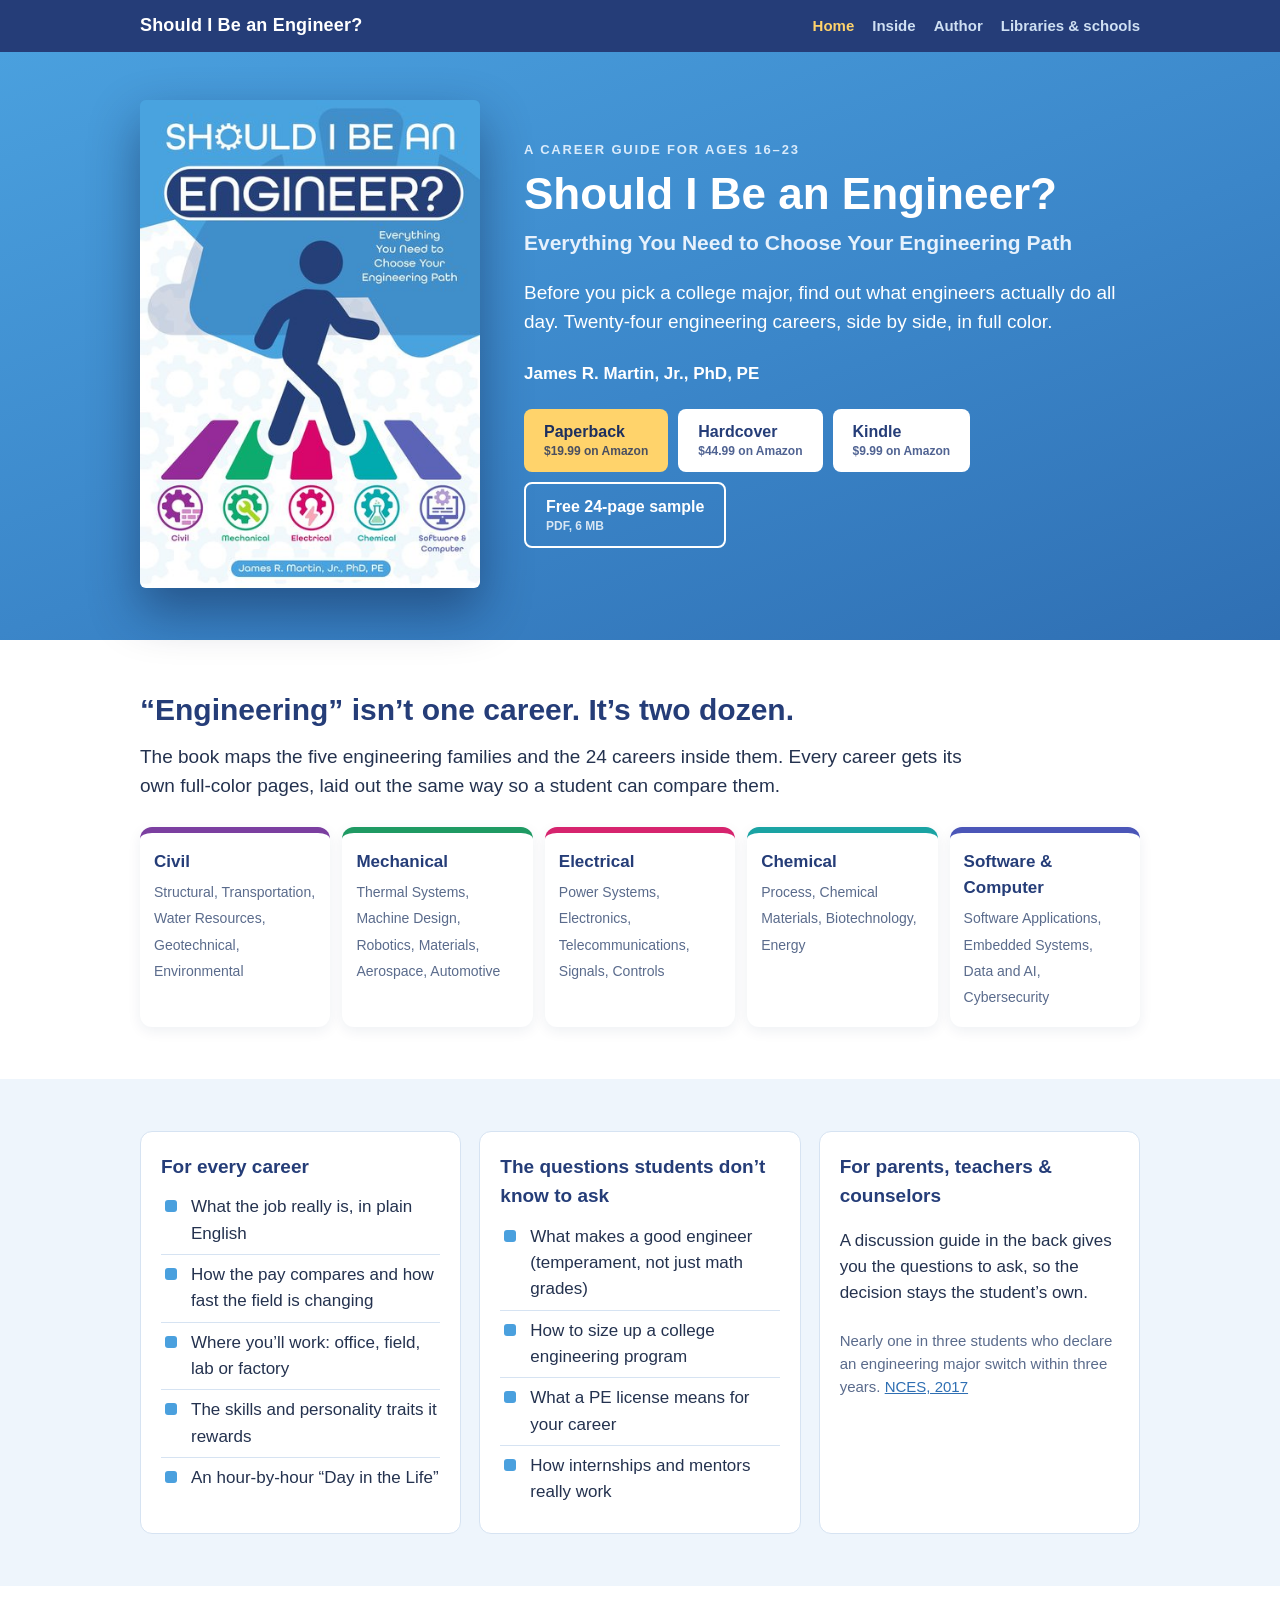
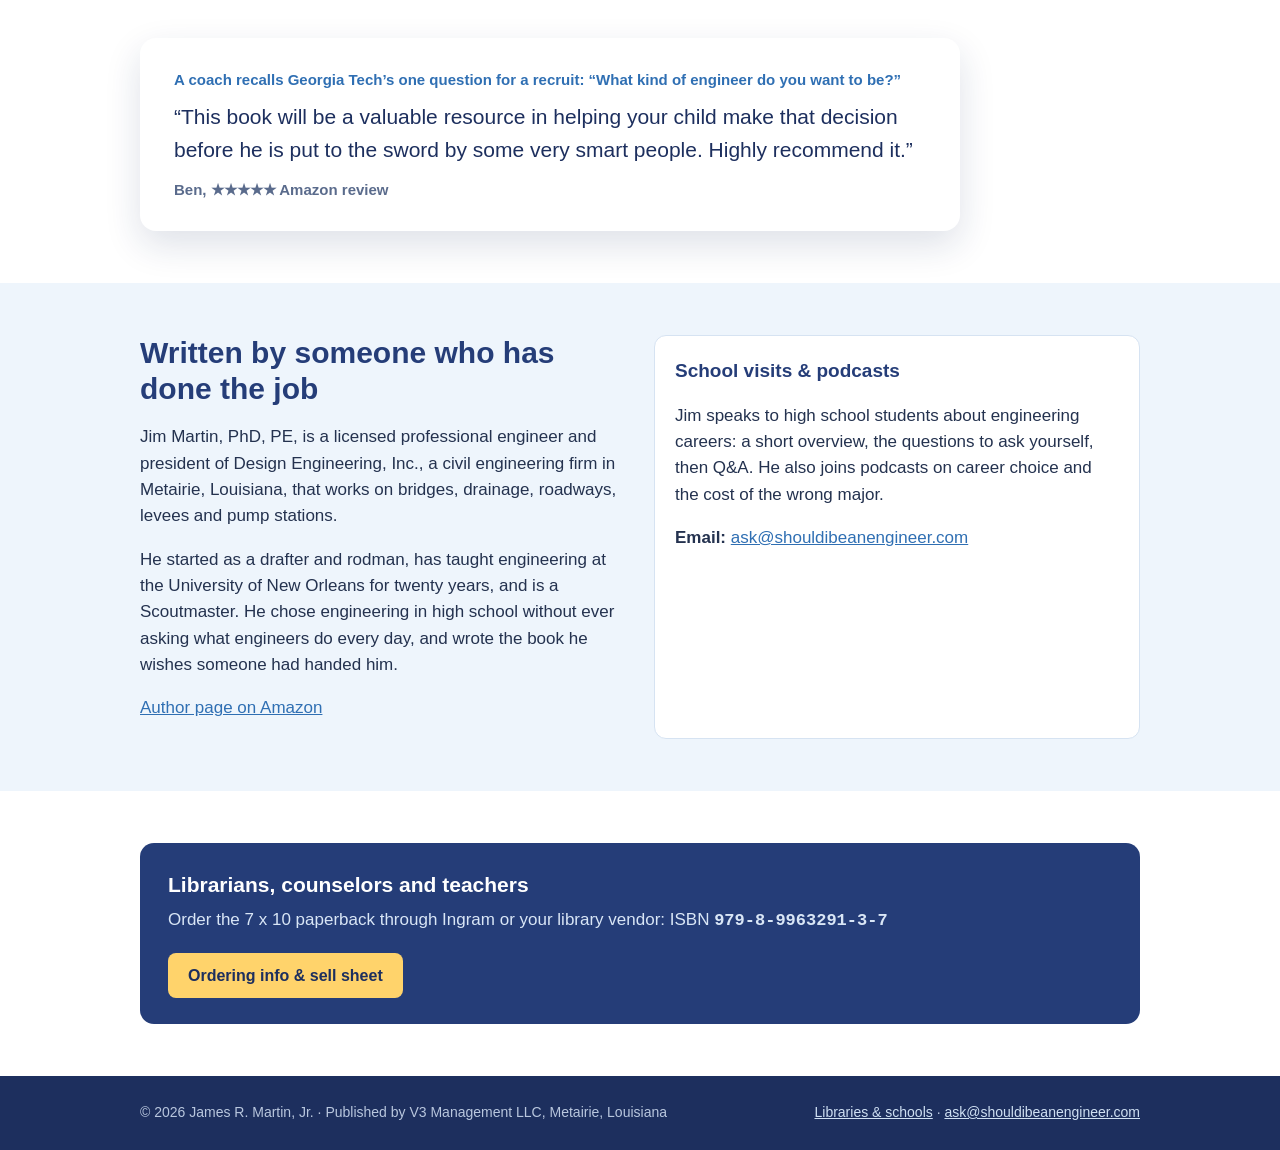
==== index.html @ 83a39d3c "Add files via upload" ====
<!DOCTYPE html>
<html lang="en">
<head>
<meta charset="utf-8">
<meta name="viewport" content="width=device-width, initial-scale=1">
<title>Should I Be an Engineer? | A career guide to 24 engineering paths</title>
<meta name="description" content="Before you pick a college major, find out what engineers actually do all day. A full-color guide to 24 engineering careers for students 16 to 23, by James R. Martin, Jr., PhD, PE.">
<link rel="canonical" href="https://shouldibeanengineer.com/">
<meta property="og:type" content="book">
<meta property="og:title" content="Should I Be an Engineer?">
<meta property="og:description" content="A full-color guide to 24 engineering careers for students 16 to 23, written by a practicing engineer and 20-year engineering instructor.">
<meta property="og:image" content="https://shouldibeanengineer.com/assets/cover-800.jpg">
<meta property="og:url" content="https://shouldibeanengineer.com/">
<meta name="twitter:card" content="summary_large_image">
<link rel="icon" href="assets/favicon.svg" type="image/svg+xml">
<link rel="stylesheet" href="assets/site.css">
</head>
<body>
<header class="top"><div class="wrap">
  <a class="brand" href="./">Should I Be an Engineer?</a>
  <nav><a href="./" aria-current="page">Home</a><a href="#inside">Inside</a><a href="#author">Author</a><a href="libraries/">Libraries &amp; schools</a></nav>
</div></header>

<div class="hero"><div class="wrap">
  <img class="cover" src="assets/cover-800.jpg" srcset="assets/cover-400.jpg 400w, assets/cover-800.jpg 800w" sizes="(max-width:820px) 250px, 340px" width="800" height="1149" alt="Cover of Should I Be an Engineer? Everything You Need to Choose Your Engineering Path">
  <div>
    <p class="eyebrow">A career guide for ages 16&ndash;23</p>
    <h1>Should I Be an Engineer?</h1>
    <p class="sub">Everything You Need to Choose Your Engineering Path</p>
    <p class="lede">Before you pick a college major, find out what engineers actually do all day. Twenty-four engineering careers, side by side, in full color.</p>
    <p class="by">James R. Martin, Jr., PhD, PE</p>
    <div class="btns">
      <a class="btn primary" href="https://www.amazon.com/dp/B0HNCYPH86">Paperback<small>$19.99 on Amazon</small></a>
      <a class="btn light" href="https://www.amazon.com/dp/B0HP81WN91">Hardcover<small>$44.99 on Amazon</small></a>
      <a class="btn light" href="https://www.amazon.com/dp/B0HN1Z73CZ">Kindle<small>$9.99 on Amazon</small></a>
      <a class="btn ghost" href="files/Should-I-Be-an-Engineer-24-page-sample.pdf">Free 24-page sample<small>PDF, 6 MB</small></a>
    </div>
  </div>
</div></div>

<section id="inside"><div class="wrap">
  <h2>&ldquo;Engineering&rdquo; isn&rsquo;t one career. It&rsquo;s two dozen.</h2>
  <p class="lead">The book maps the five engineering families and the 24 careers inside them. Every career gets its own full-color pages, laid out the same way so a student can compare them.</p>
  <div class="grid5">
    <div class="fam c1"><b>Civil</b><span>Structural, Transportation, Water Resources, Geotechnical, Environmental</span></div>
    <div class="fam c2"><b>Mechanical</b><span>Thermal Systems, Machine Design, Robotics, Materials, Aerospace, Automotive</span></div>
    <div class="fam c3"><b>Electrical</b><span>Power Systems, Electronics, Telecommunications, Signals, Controls</span></div>
    <div class="fam c4"><b>Chemical</b><span>Process, Chemical Materials, Biotechnology, Energy</span></div>
    <div class="fam c5"><b>Software &amp; Computer</b><span>Software Applications, Embedded Systems, Data and AI, Cybersecurity</span></div>
  </div>
</div></section>

<section class="alt"><div class="wrap grid3">
  <div class="card">
    <h3>For every career</h3>
    <ul class="ticks">
      <li>What the job really is, in plain English</li>
      <li>How the pay compares and how fast the field is changing</li>
      <li>Where you&rsquo;ll work: office, field, lab or factory</li>
      <li>The skills and personality traits it rewards</li>
      <li>An hour-by-hour &ldquo;Day in the Life&rdquo;</li>
    </ul>
  </div>
  <div class="card">
    <h3>The questions students don&rsquo;t know to ask</h3>
    <ul class="ticks">
      <li>What makes a good engineer (temperament, not just math grades)</li>
      <li>How to size up a college engineering program</li>
      <li>What a PE license means for your career</li>
      <li>How internships and mentors really work</li>
    </ul>
  </div>
  <div class="card">
    <h3>For parents, teachers &amp; counselors</h3>
    <p>A discussion guide in the back gives you the questions to ask, so the decision stays the student&rsquo;s own.</p>
    <p class="stat">Nearly one in three students who declare an engineering major switch within three years. <a href="https://nces.ed.gov/pubs2018/2018434/">NCES, 2017</a></p>
  </div>
</div></section>

<section><div class="wrap">
  <div class="quote">
    <div class="ctx">A coach recalls Georgia Tech&rsquo;s one question for a recruit: &ldquo;What kind of engineer do you want to be?&rdquo;</div>
    <p>&ldquo;This book will be a valuable resource in helping your child make that decision before he is put to the sword by some very smart people. Highly recommend it.&rdquo;</p>
    <div class="who">Ben, &#9733;&#9733;&#9733;&#9733;&#9733; Amazon review</div>
  </div>
</div></section>

<section class="alt" id="author"><div class="wrap author">
  <div>
    <h2>Written by someone who has done the job</h2>
    <p>Jim Martin, PhD, PE, is a licensed professional engineer and president of Design Engineering, Inc., a civil engineering firm in Metairie, Louisiana, that works on bridges, drainage, roadways, levees and pump stations.</p>
    <p>He started as a drafter and rodman, has taught engineering at the University of New Orleans for twenty years, and is a Scoutmaster. He chose engineering in high school without ever asking what engineers do every day, and wrote the book he wishes someone had handed him.</p>
    <p><a href="https://www.amazon.com/author/jimmartinpe">Author page on Amazon</a></p>
  </div>
  <div class="card">
    <h3>School visits &amp; podcasts</h3>
    <p>Jim speaks to high school students about engineering careers: a short overview, the questions to ask yourself, then Q&amp;A. He also joins podcasts on career choice and the cost of the wrong major.</p>
    <p><b>Email:</b> <a href="mailto:ask@shouldibeanengineer.com">ask@shouldibeanengineer.com</a></p>
  </div>
</div></section>

<section><div class="wrap">
  <div class="callout">
    <div><h3>Librarians, counselors and teachers</h3><p>Order the 7 x 10 paperback through Ingram or your library vendor: ISBN <span class="isbn">979-8-9963291-3-7</span></p></div>
    <a class="btn primary" href="libraries/">Ordering info &amp; sell sheet</a>
  </div>
</div></section>

<footer><div class="wrap">
  <span>&copy; 2026 James R. Martin, Jr. &middot; Published by V3 Management LLC, Metairie, Louisiana</span>
  <span><a href="libraries/">Libraries &amp; schools</a> &middot; <a href="mailto:ask@shouldibeanengineer.com">ask@shouldibeanengineer.com</a></span>
</div></footer>
</body>
</html>
---- assets/site.css ----
:root{--navy:#253d78;--ink:#1d2f5e;--blue:#2f6fb3;--sky:#4aa0de;--pale:#eef5fc;--gold:#ffd36b;--line:#d6e3f2;--text:#24324f;--muted:#5a6b8c}
*{box-sizing:border-box}
html{-webkit-text-size-adjust:100%}
body{margin:0;font-family:Arial,Helvetica,sans-serif;color:var(--text);font-size:17px;line-height:1.55;background:#fff}
a{color:var(--blue)}
img{max-width:100%;height:auto;display:block}
.wrap{max-width:1040px;margin:0 auto;padding:0 20px}
header.top{background:var(--navy);color:#fff}
header.top .wrap{display:flex;align-items:center;justify-content:space-between;gap:12px;padding-top:12px;padding-bottom:12px;flex-wrap:wrap}
.brand{color:#fff;text-decoration:none;font-weight:700;font-size:18px;letter-spacing:.01em}
nav a{color:#cfe0f3;text-decoration:none;font-size:15px;margin-left:18px;font-weight:600}
nav a:hover,nav a[aria-current=page]{color:var(--gold)}
.hero{background:linear-gradient(160deg,#4aa0de 0%,#3b86c9 55%,#2f6fb3 100%);color:#fff}
.hero .wrap{display:grid;grid-template-columns:minmax(220px,340px) 1fr;gap:44px;align-items:center;padding-top:48px;padding-bottom:52px}
.hero img.cover{border-radius:6px;box-shadow:0 22px 50px rgba(10,25,60,.45)}
.eyebrow{font-size:13px;font-weight:700;letter-spacing:.14em;text-transform:uppercase;color:#d9ebfb;margin:0 0 10px}
h1{font-size:44px;line-height:1.08;margin:0 0 10px}
.sub{font-size:21px;font-weight:600;color:#e6f1fc;margin:0 0 18px}
.lede{font-size:19px;margin:0 0 24px;max-width:36em}
.by{font-weight:700;margin:0 0 22px;color:#fff}
.btns{display:flex;flex-wrap:wrap;gap:10px}
.btn{display:inline-block;text-decoration:none;font-weight:700;font-size:16px;padding:13px 20px;border-radius:8px;line-height:1.2}
.btn.primary{background:var(--gold);color:var(--ink)}
.btn.light{background:#fff;color:var(--navy)}
.btn.ghost{background:transparent;color:#fff;border:2px solid #fff}
.btn.navy{background:var(--navy);color:#fff}
.btn small{display:block;font-weight:600;font-size:12px;opacity:.8;margin-top:3px}
section{padding:52px 0}
section.alt{background:var(--pale)}
h2{font-size:30px;color:var(--navy);margin:0 0 14px;line-height:1.2}
h3{font-size:19px;color:var(--navy);margin:0 0 6px}
.lead{font-size:19px;max-width:44em;margin:0 0 26px}
.grid3{display:grid;grid-template-columns:repeat(3,1fr);gap:18px}
.grid5{display:grid;grid-template-columns:repeat(5,1fr);gap:12px}
.card{background:#fff;border:1px solid var(--line);border-radius:12px;padding:20px}
.fam{background:#fff;border-radius:12px;padding:16px 14px;border-top:6px solid var(--blue);box-shadow:0 4px 14px rgba(20,45,90,.07)}
.fam b{display:block;color:var(--navy);font-size:17px;margin-bottom:4px}
.fam span{font-size:14px;color:var(--muted)}
.fam.c1{border-color:#7b3fa0}.fam.c2{border-color:#1f9a63}.fam.c3{border-color:#d6246e}.fam.c4{border-color:#1aa3a3}.fam.c5{border-color:#4b56b8}
ul.ticks{list-style:none;padding:0;margin:0}
ul.ticks li{padding:7px 0 7px 30px;position:relative;border-bottom:1px solid var(--line)}
ul.ticks li:last-child{border-bottom:0}
ul.ticks li:before{content:"";position:absolute;left:4px;top:13px;width:12px;height:12px;border-radius:3px;background:var(--sky)}
.quote{background:#fff;border-radius:16px;box-shadow:0 14px 36px rgba(20,45,90,.14);padding:30px 34px;position:relative;max-width:820px}
.quote p{font-size:21px;margin:0 0 12px;color:var(--ink)}
.quote .who{font-size:15px;color:var(--muted);font-weight:700}
.quote .ctx{font-size:15px;color:var(--blue);font-weight:700;margin-bottom:10px}
.author{display:grid;grid-template-columns:1fr 1fr;gap:28px}
.stat{font-size:15px;color:var(--muted);margin-top:22px}
.callout{background:var(--navy);color:#fff;border-radius:14px;padding:26px 28px;display:flex;justify-content:space-between;align-items:center;gap:18px;flex-wrap:wrap}
.callout h3{color:#fff;font-size:21px}
.callout p{margin:0;color:#d9e6f6}
table.order{width:100%;border-collapse:collapse;background:#fff;border:2px solid var(--navy);border-radius:10px;overflow:hidden;font-size:16px}
table.order th{background:var(--navy);color:#fff;text-align:left;padding:10px 14px;font-size:14px}
table.order td{padding:11px 14px;border-top:1px solid var(--line);vertical-align:top}
table.order tr.lib td{background:#eaf4ee;font-weight:700}
.tablewrap{overflow-x:auto;-webkit-overflow-scrolling:touch}
.facts{display:grid;grid-template-columns:repeat(4,1fr);gap:12px;margin:0 0 28px}
.facts div{background:#fff;border:1px solid var(--line);border-radius:10px;padding:12px 14px}
.facts b{display:block;font-size:13px;color:var(--muted);text-transform:uppercase;letter-spacing:.06em}
.isbn{font-family:"Courier New",monospace;font-weight:700;white-space:nowrap}
footer{background:var(--ink);color:#b9c7de;font-size:14px;padding:26px 0}
footer a{color:#cfe0f3}
footer .wrap{display:flex;justify-content:space-between;gap:12px;flex-wrap:wrap}
@media (max-width:820px){
 .hero .wrap{grid-template-columns:1fr;gap:26px;padding-top:30px;padding-bottom:36px;text-align:center}
 .hero img.cover{max-width:250px;margin:0 auto}
 .btns{justify-content:center}
 .lede{margin-left:auto;margin-right:auto}
 h1{font-size:34px}
 .sub{font-size:18px}
 .grid3,.author{grid-template-columns:1fr}
 .grid5{grid-template-columns:1fr 1fr}
 .facts{grid-template-columns:1fr 1fr}
 section{padding:38px 0}
 h2{font-size:25px}
 nav a{margin-left:12px}
 .btn{flex:1 1 140px;text-align:center}
}
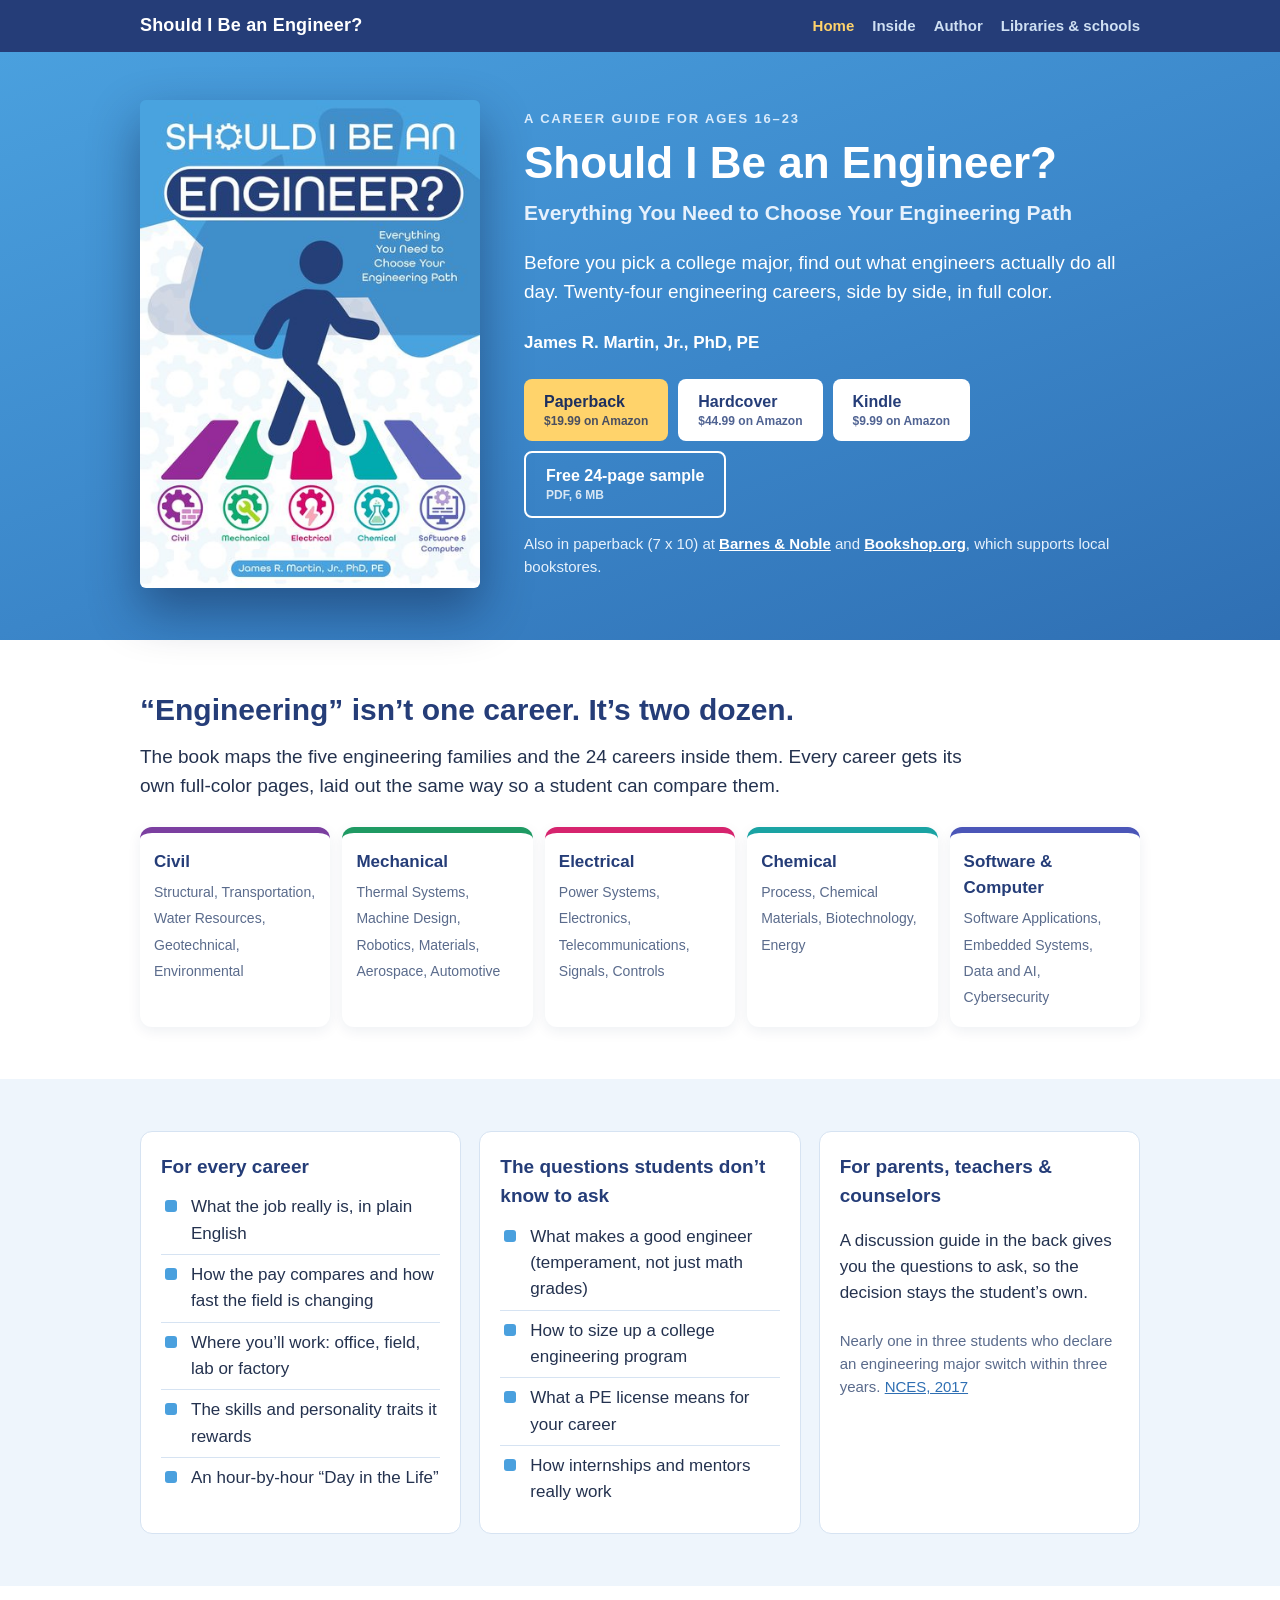
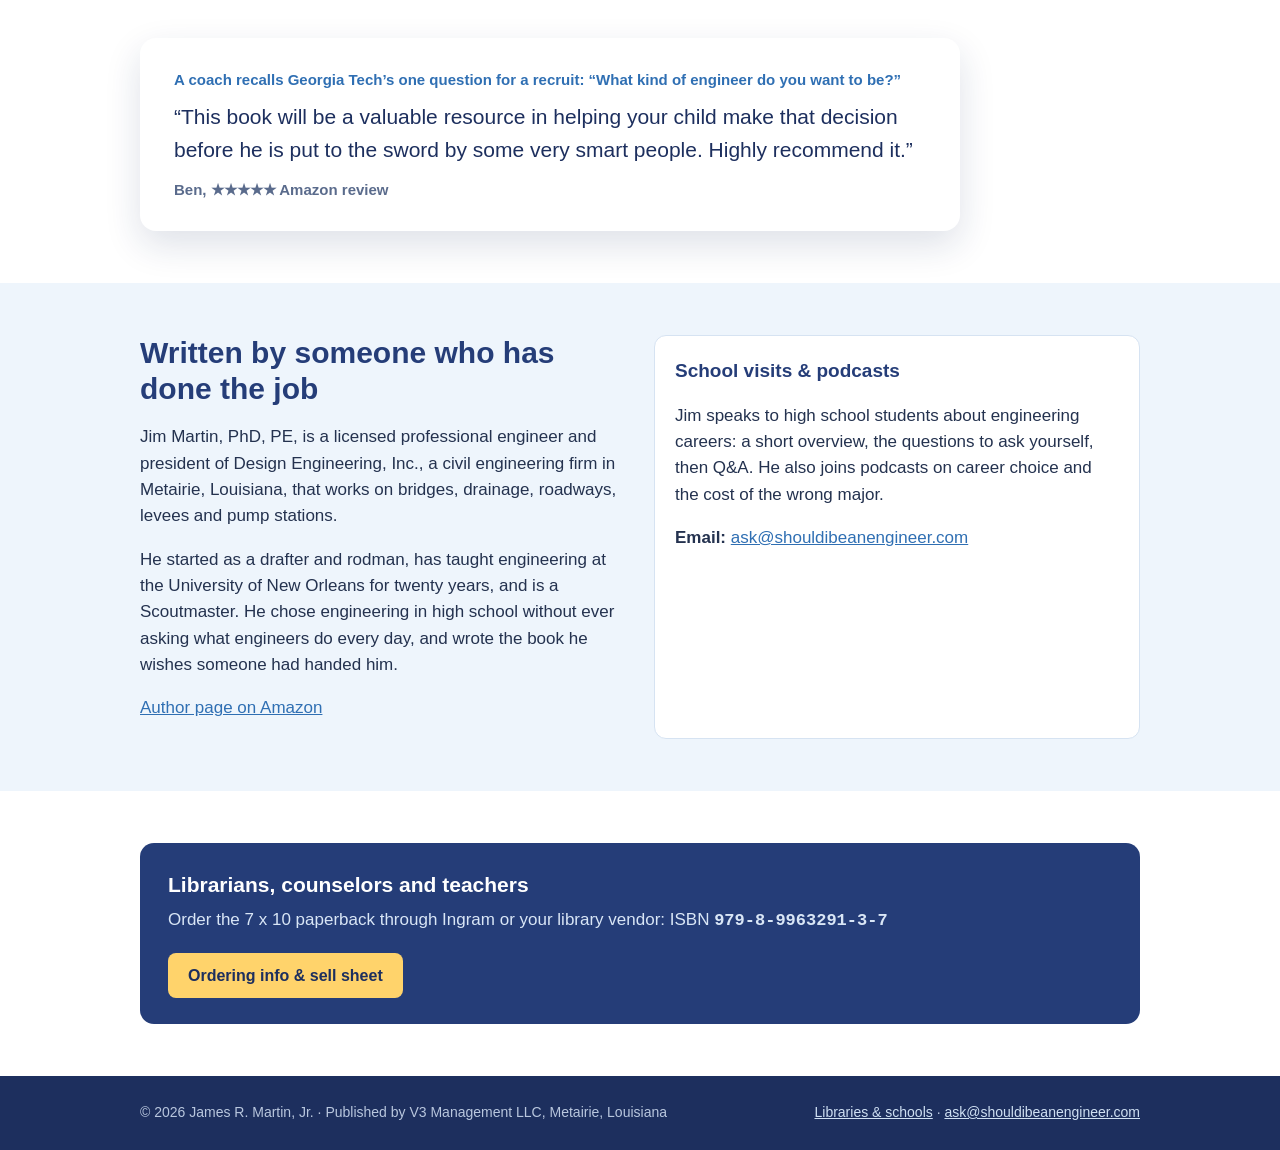
==== commit 6344a9f5: "Add files via upload" ====
--- a/index.html
+++ b/index.html
@@ -30,11 +30,12 @@
     <p class="lede">Before you pick a college major, find out what engineers actually do all day. Twenty-four engineering careers, side by side, in full color.</p>
     <p class="by">James R. Martin, Jr., PhD, PE</p>
     <div class="btns">
-      <a class="btn primary" href="https://www.amazon.com/dp/B0HNCYPH86">Paperback<small>$19.99 on Amazon</small></a>
+      <a class="btn primary" href="https://www.amazon.com/dp/B0HNCYPH86?maas=maas_adg_2F11434BF871C1293D7E19075EAA9D1B_afap_abs&amp;ref_=aa_maas&amp;tag=maas">Paperback<small>$19.99 on Amazon</small></a>
       <a class="btn light" href="https://www.amazon.com/dp/B0HP81WN91">Hardcover<small>$44.99 on Amazon</small></a>
       <a class="btn light" href="https://www.amazon.com/dp/B0HN1Z73CZ">Kindle<small>$9.99 on Amazon</small></a>
       <a class="btn ghost" href="files/Should-I-Be-an-Engineer-24-page-sample.pdf">Free 24-page sample<small>PDF, 6 MB</small></a>
     </div>
+    <p style="margin:14px 0 0;font-size:15px;color:#e6f1fc">Also in paperback (7 x 10) at <a style="color:#fff;font-weight:700" href="https://www.barnesandnoble.com/w/should-i-be-an-engineer-james-r-martin/1151825262?ean=9798996329137">Barnes &amp; Noble</a> and <a style="color:#fff;font-weight:700" href="https://bookshop.org/book/9798996329137">Bookshop.org</a>, which supports local bookstores.</p>
   </div>
 </div></div>
 
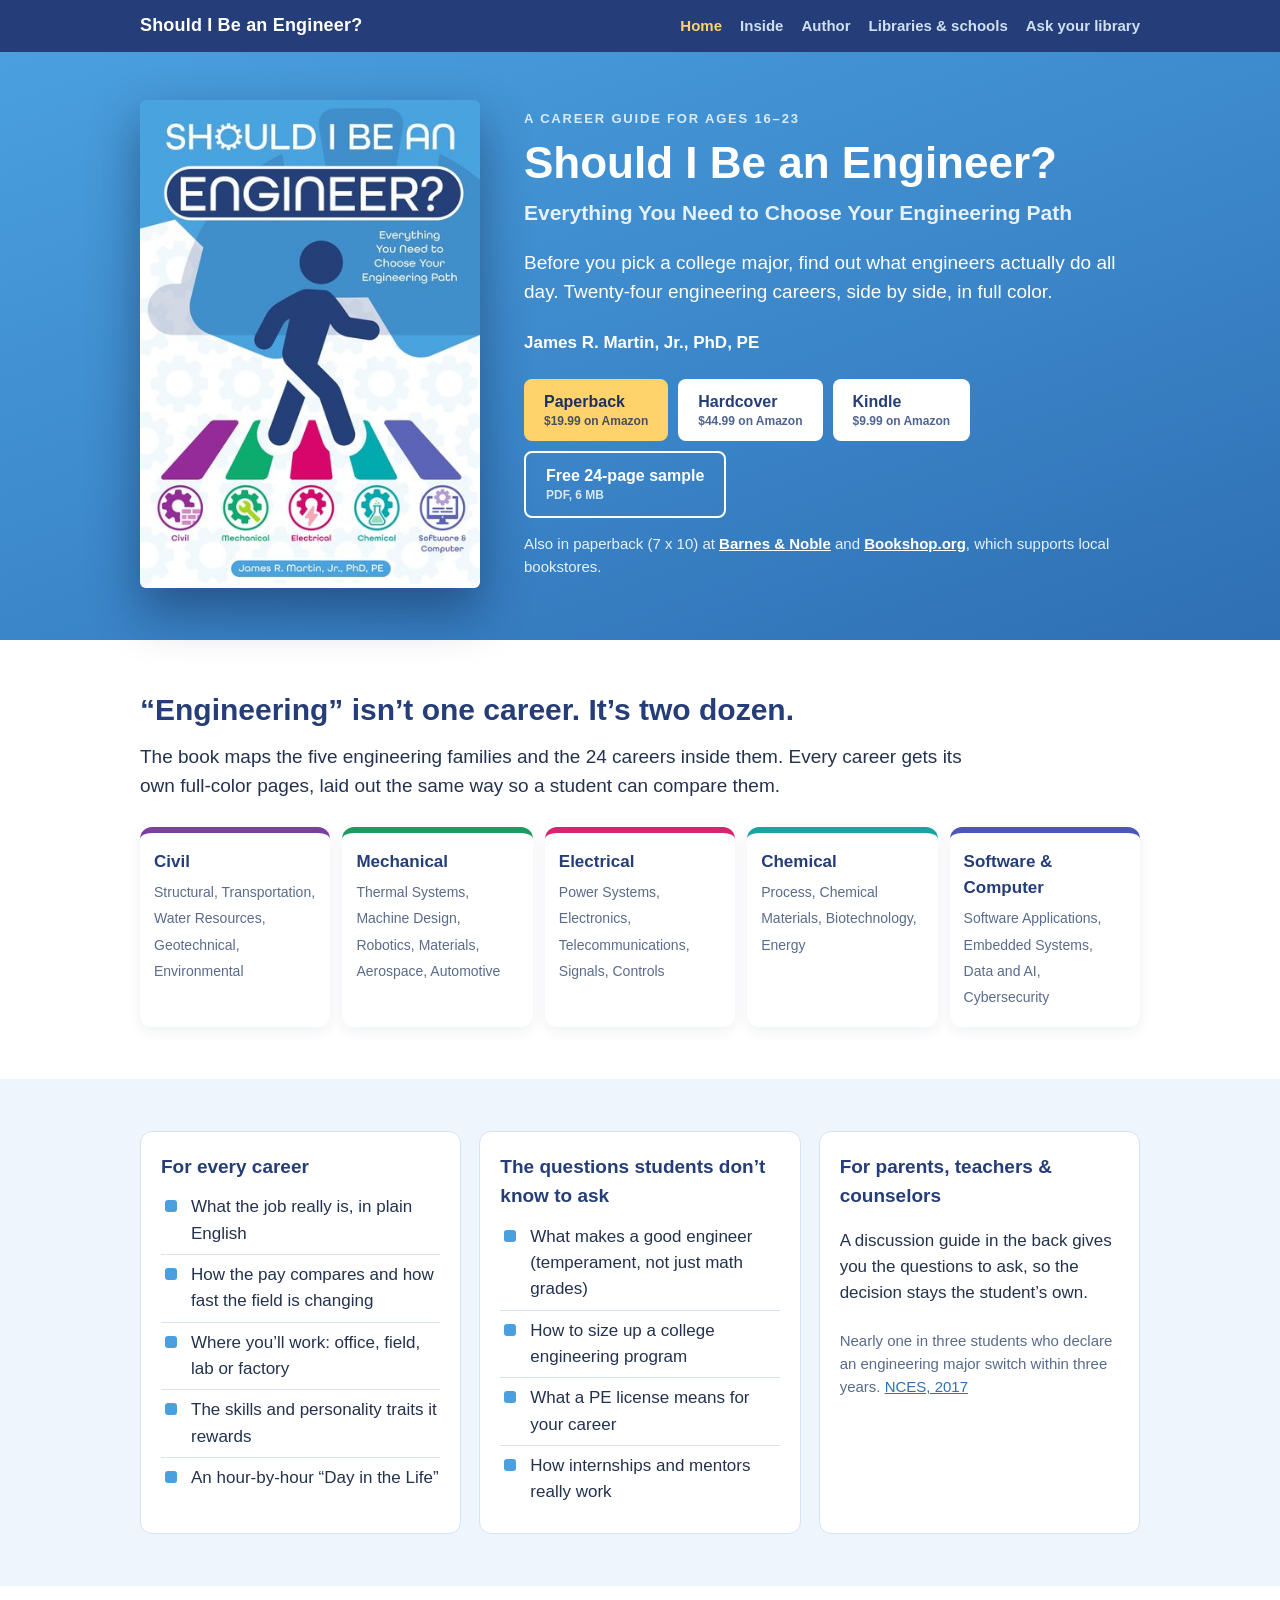
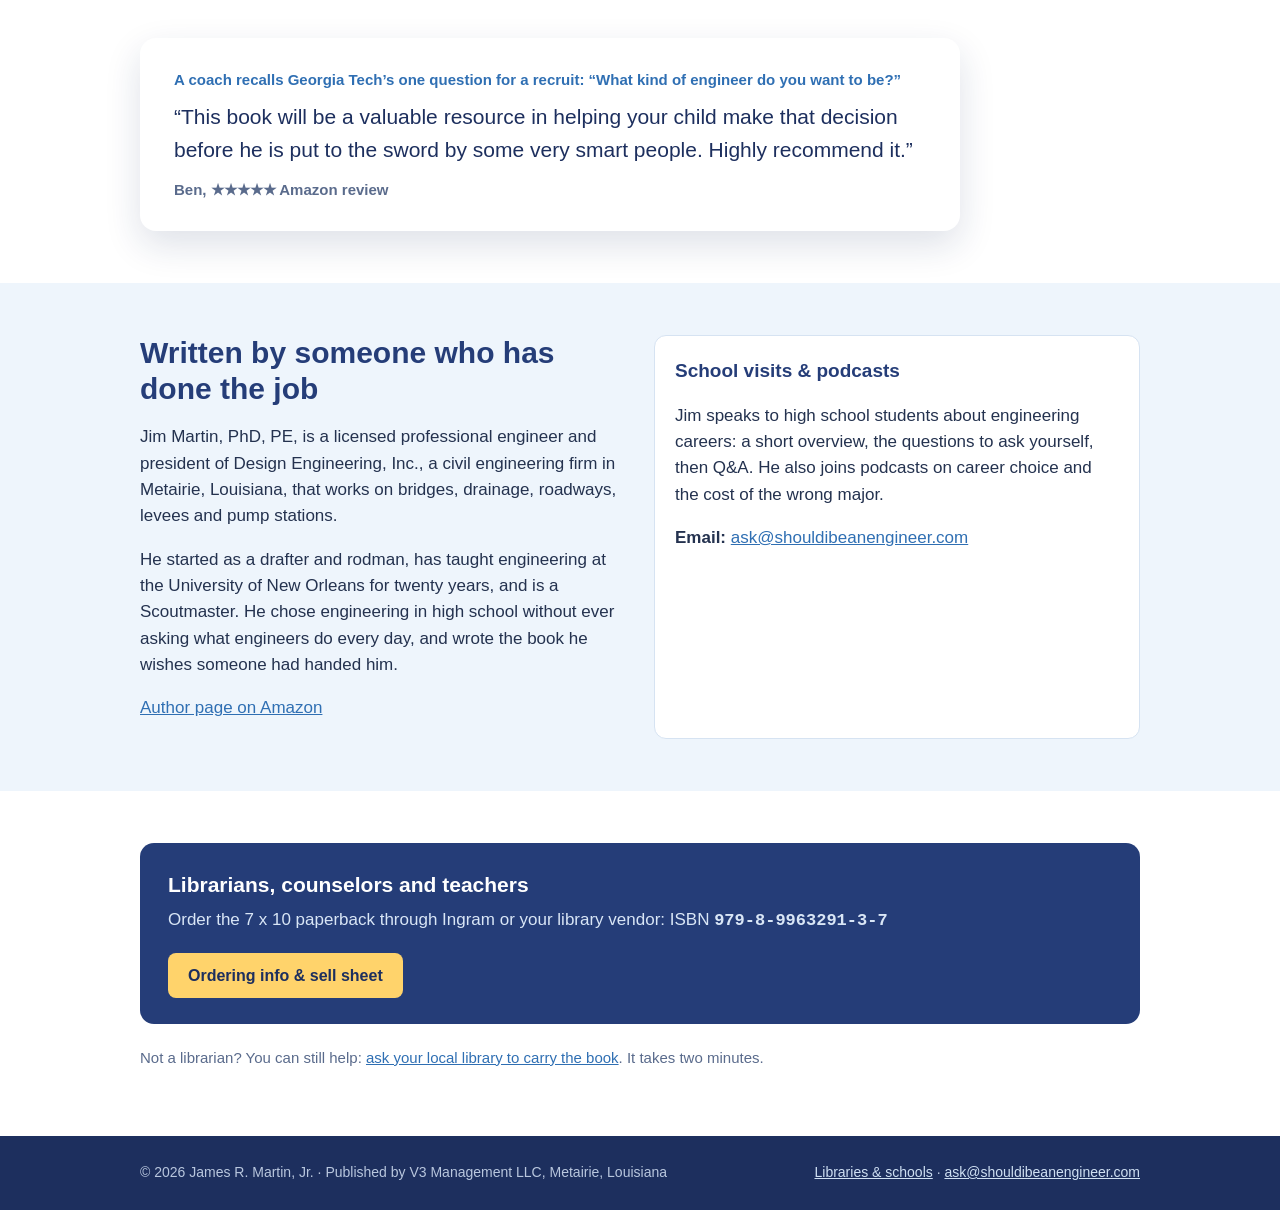
==== commit a7540c63: "Add files via upload" ====
--- a/index.html
+++ b/index.html
@@ -18,7 +18,7 @@
 <body>
 <header class="top"><div class="wrap">
   <a class="brand" href="./">Should I Be an Engineer?</a>
-  <nav><a href="./" aria-current="page">Home</a><a href="#inside">Inside</a><a href="#author">Author</a><a href="libraries/">Libraries &amp; schools</a></nav>
+  <nav><a href="./" aria-current="page">Home</a><a href="#inside">Inside</a><a href="#author">Author</a><a href="libraries/">Libraries &amp; schools</a><a href="request/">Ask your library</a></nav>
 </div></header>
 
 <div class="hero"><div class="wrap">
@@ -105,6 +105,7 @@
     <div><h3>Librarians, counselors and teachers</h3><p>Order the 7 x 10 paperback through Ingram or your library vendor: ISBN <span class="isbn">979-8-9963291-3-7</span></p></div>
     <a class="btn primary" href="libraries/">Ordering info &amp; sell sheet</a>
   </div>
+  <p class="stat">Not a librarian? You can still help: <a href="request/">ask your local library to carry the book</a>. It takes two minutes.</p>
 </div></section>
 
 <footer><div class="wrap">
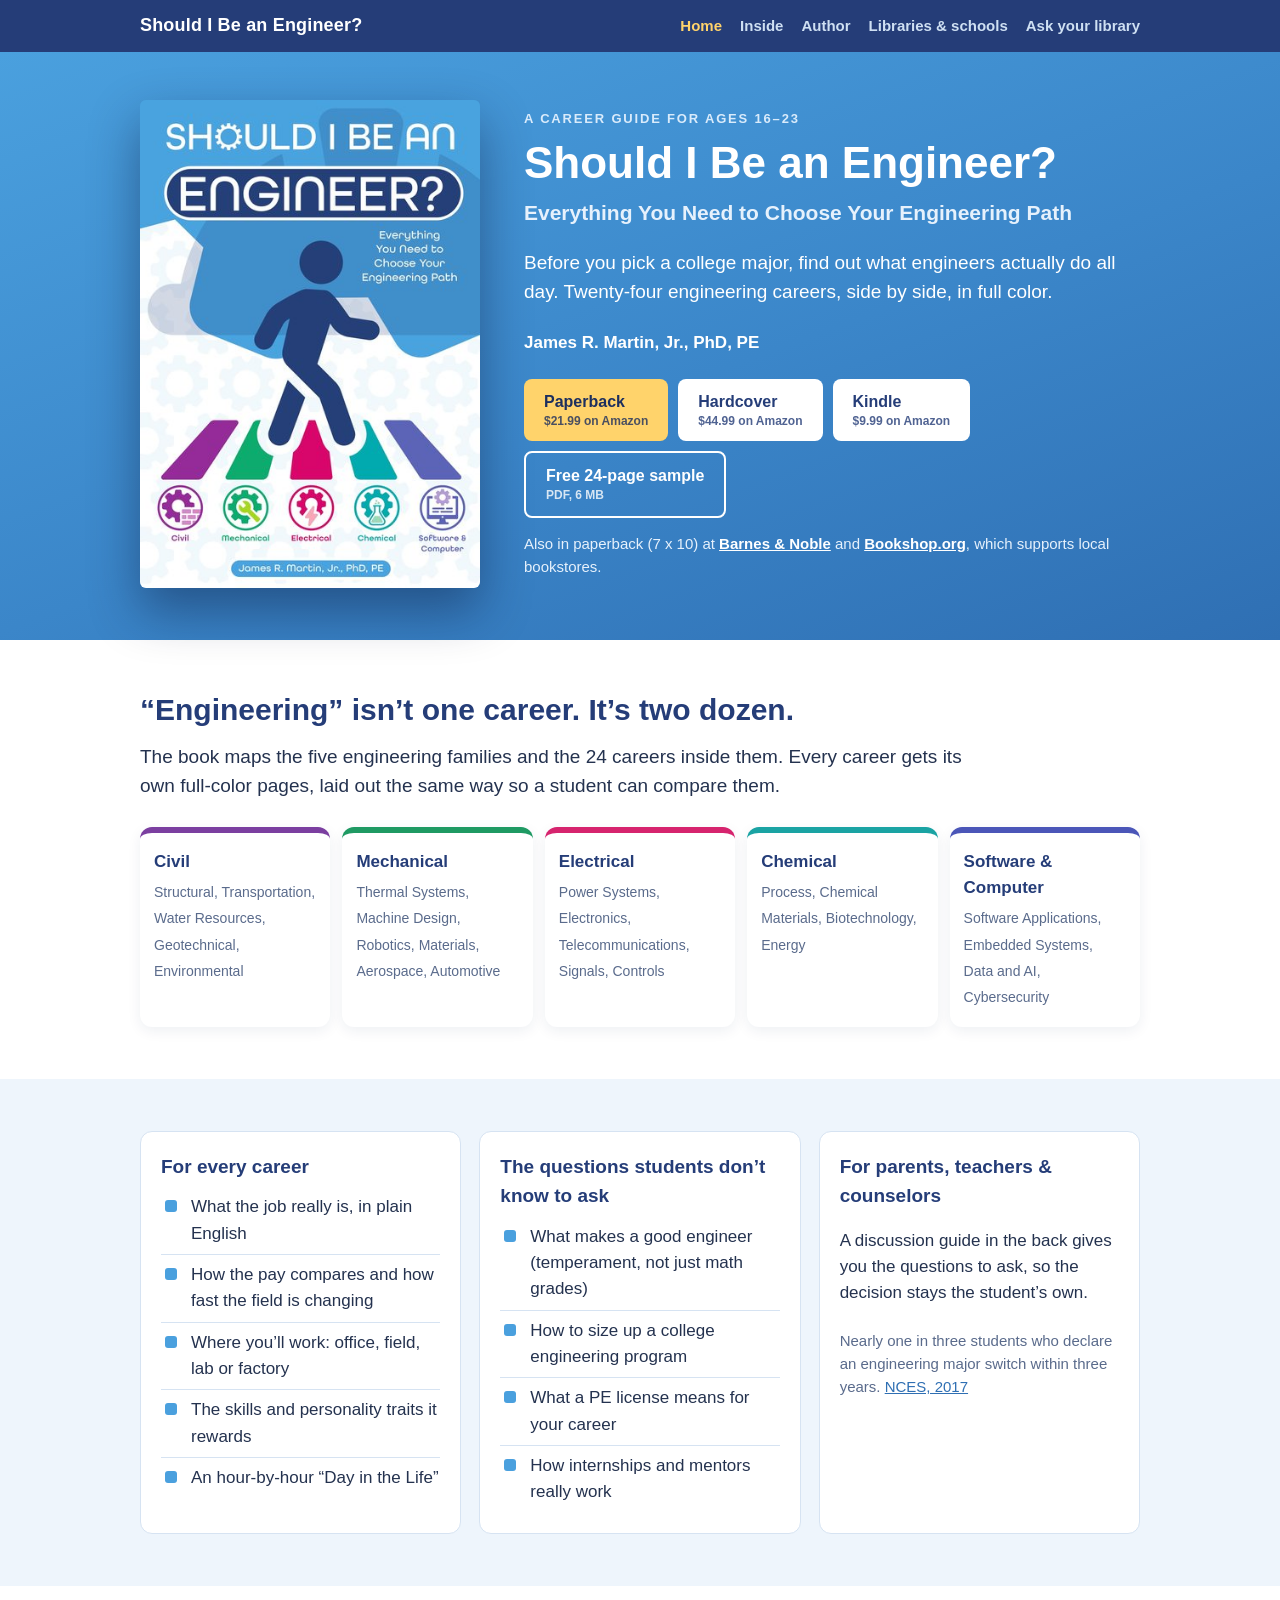
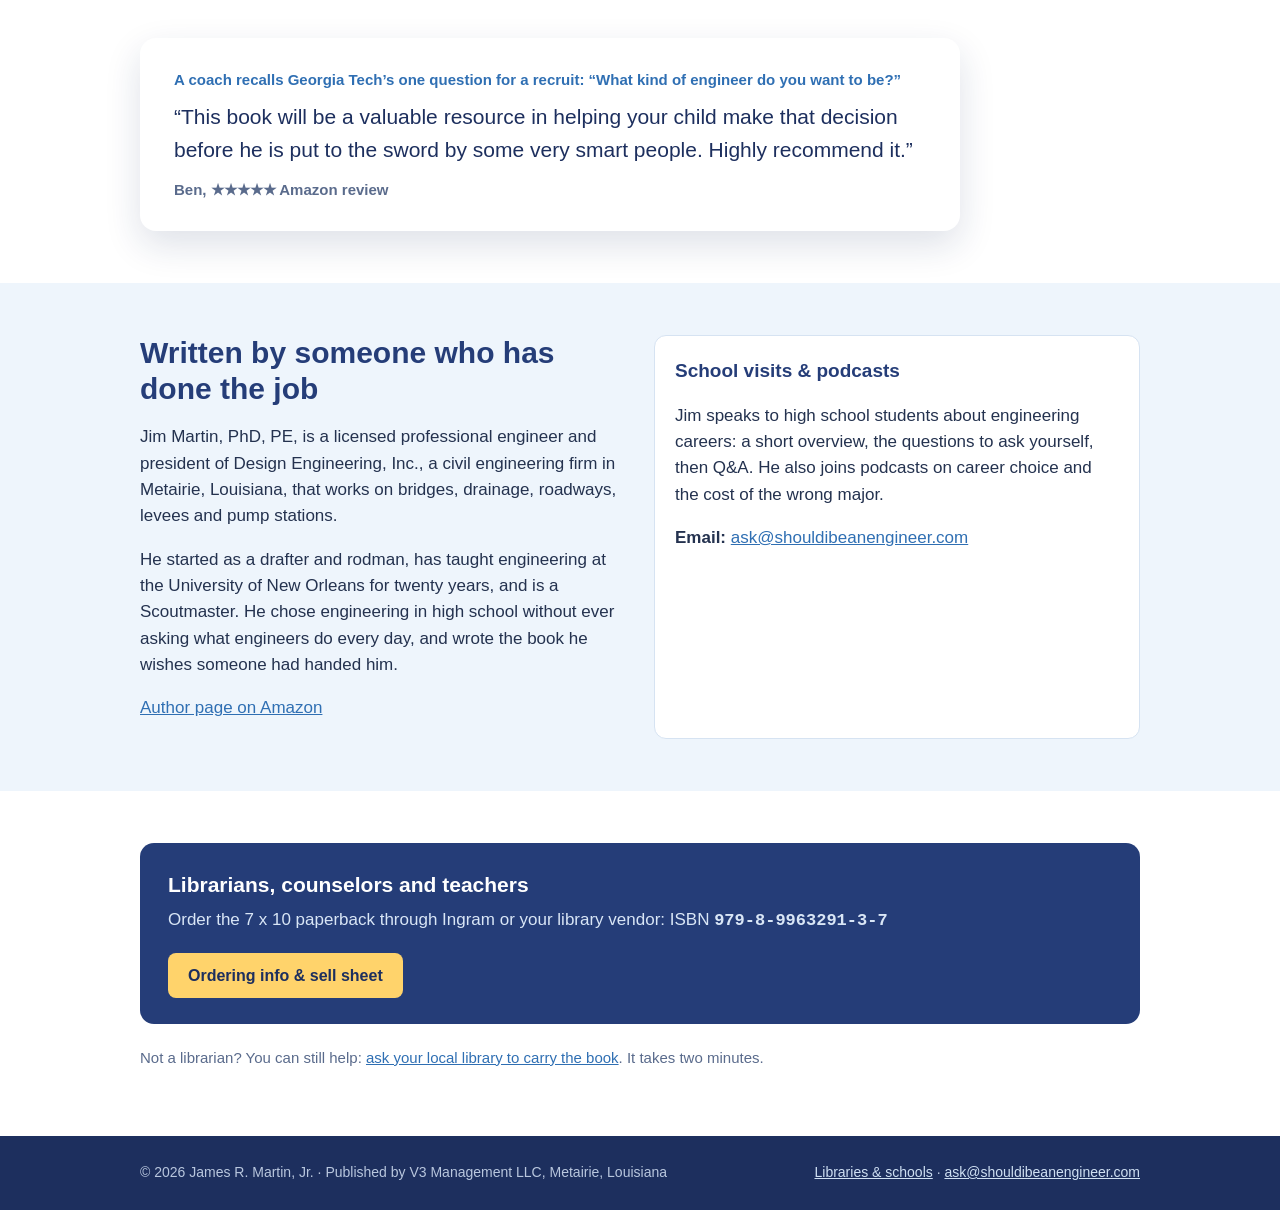
==== commit cffa5e66: "Paperback price $19.99 -> $21.99 (home, /libraries, /request, sell sheet v3) Co-Authored-By: Claude " ====
--- a/index.html
+++ b/index.html
@@ -30,12 +30,12 @@
     <p class="lede">Before you pick a college major, find out what engineers actually do all day. Twenty-four engineering careers, side by side, in full color.</p>
     <p class="by">James R. Martin, Jr., PhD, PE</p>
     <div class="btns">
-      <a class="btn primary" href="https://www.amazon.com/dp/B0HNCYPH86?maas=maas_adg_2F11434BF871C1293D7E19075EAA9D1B_afap_abs&amp;ref_=aa_maas&amp;tag=maas">Paperback<small>$19.99 on Amazon</small></a>
-      <a class="btn light" href="https://www.amazon.com/dp/B0HP81WN91">Hardcover<small>$44.99 on Amazon</small></a>
-      <a class="btn light" href="https://www.amazon.com/dp/B0HN1Z73CZ">Kindle<small>$9.99 on Amazon</small></a>
-      <a class="btn ghost" href="files/Should-I-Be-an-Engineer-24-page-sample.pdf">Free 24-page sample<small>PDF, 6 MB</small></a>
+      <a data-goatcounter-click="amazon-paperback" class="btn primary" href="https://www.amazon.com/dp/B0HNCYPH86?maas=maas_adg_2F11434BF871C1293D7E19075EAA9D1B_afap_abs&amp;ref_=aa_maas&amp;tag=maas">Paperback<small>$21.99 on Amazon</small></a>
+      <a data-goatcounter-click="amazon-hardcover" class="btn light" href="https://www.amazon.com/dp/B0HP81WN91">Hardcover<small>$44.99 on Amazon</small></a>
+      <a data-goatcounter-click="amazon-kindle" class="btn light" href="https://www.amazon.com/dp/B0HN1Z73CZ">Kindle<small>$9.99 on Amazon</small></a>
+      <a data-goatcounter-click="sample-pdf" class="btn ghost" href="files/Should-I-Be-an-Engineer-24-page-sample.pdf">Free 24-page sample<small>PDF, 6 MB</small></a>
     </div>
-    <p style="margin:14px 0 0;font-size:15px;color:#e6f1fc">Also in paperback (7 x 10) at <a style="color:#fff;font-weight:700" href="https://www.barnesandnoble.com/w/should-i-be-an-engineer-james-r-martin/1151825262?ean=9798996329137">Barnes &amp; Noble</a> and <a style="color:#fff;font-weight:700" href="https://bookshop.org/book/9798996329137">Bookshop.org</a>, which supports local bookstores.</p>
+    <p style="margin:14px 0 0;font-size:15px;color:#e6f1fc">Also in paperback (7 x 10) at <a data-goatcounter-click="bn-paperback" style="color:#fff;font-weight:700" href="https://www.barnesandnoble.com/w/should-i-be-an-engineer-james-r-martin/1151825262?ean=9798996329137">Barnes &amp; Noble</a> and <a data-goatcounter-click="bookshop-paperback" style="color:#fff;font-weight:700" href="https://bookshop.org/book/9798996329137">Bookshop.org</a>, which supports local bookstores.</p>
   </div>
 </div></div>
 
@@ -91,12 +91,12 @@
     <h2>Written by someone who has done the job</h2>
     <p>Jim Martin, PhD, PE, is a licensed professional engineer and president of Design Engineering, Inc., a civil engineering firm in Metairie, Louisiana, that works on bridges, drainage, roadways, levees and pump stations.</p>
     <p>He started as a drafter and rodman, has taught engineering at the University of New Orleans for twenty years, and is a Scoutmaster. He chose engineering in high school without ever asking what engineers do every day, and wrote the book he wishes someone had handed him.</p>
-    <p><a href="https://www.amazon.com/author/jimmartinpe">Author page on Amazon</a></p>
+    <p><a data-goatcounter-click="amazon-author-page" href="https://www.amazon.com/author/jimmartinpe">Author page on Amazon</a></p>
   </div>
   <div class="card">
     <h3>School visits &amp; podcasts</h3>
     <p>Jim speaks to high school students about engineering careers: a short overview, the questions to ask yourself, then Q&amp;A. He also joins podcasts on career choice and the cost of the wrong major.</p>
-    <p><b>Email:</b> <a href="mailto:ask@shouldibeanengineer.com">ask@shouldibeanengineer.com</a></p>
+    <p><b>Email:</b> <a data-goatcounter-click="email-ask" href="mailto:ask@shouldibeanengineer.com">ask@shouldibeanengineer.com</a></p>
   </div>
 </div></section>
 
@@ -110,7 +110,8 @@
 
 <footer><div class="wrap">
   <span>&copy; 2026 James R. Martin, Jr. &middot; Published by V3 Management LLC, Metairie, Louisiana</span>
-  <span><a href="libraries/">Libraries &amp; schools</a> &middot; <a href="mailto:ask@shouldibeanengineer.com">ask@shouldibeanengineer.com</a></span>
+  <span><a href="libraries/">Libraries &amp; schools</a> &middot; <a data-goatcounter-click="email-ask" href="mailto:ask@shouldibeanengineer.com">ask@shouldibeanengineer.com</a></span>
 </div></footer>
+<script data-goatcounter="https://sibae.goatcounter.com/count" async src="//gc.zgo.at/count.js"></script>
 </body>
 </html>
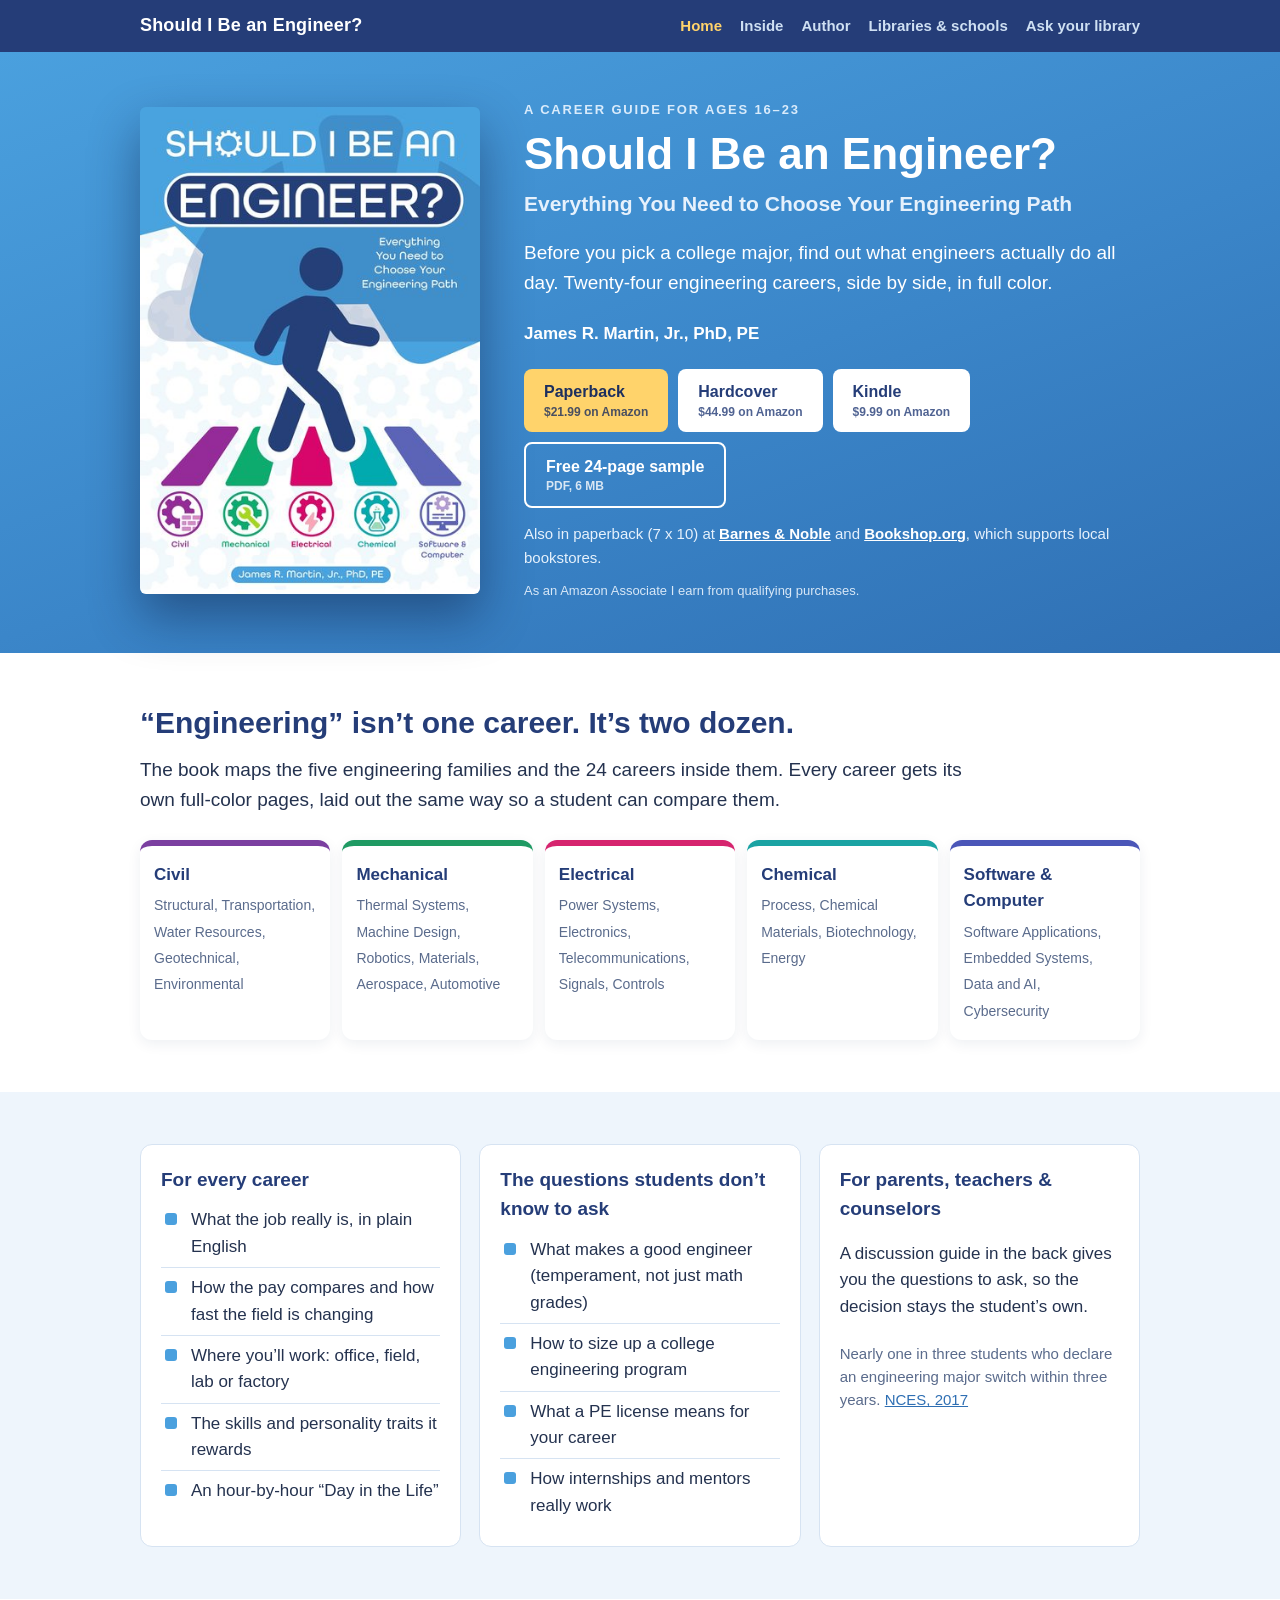
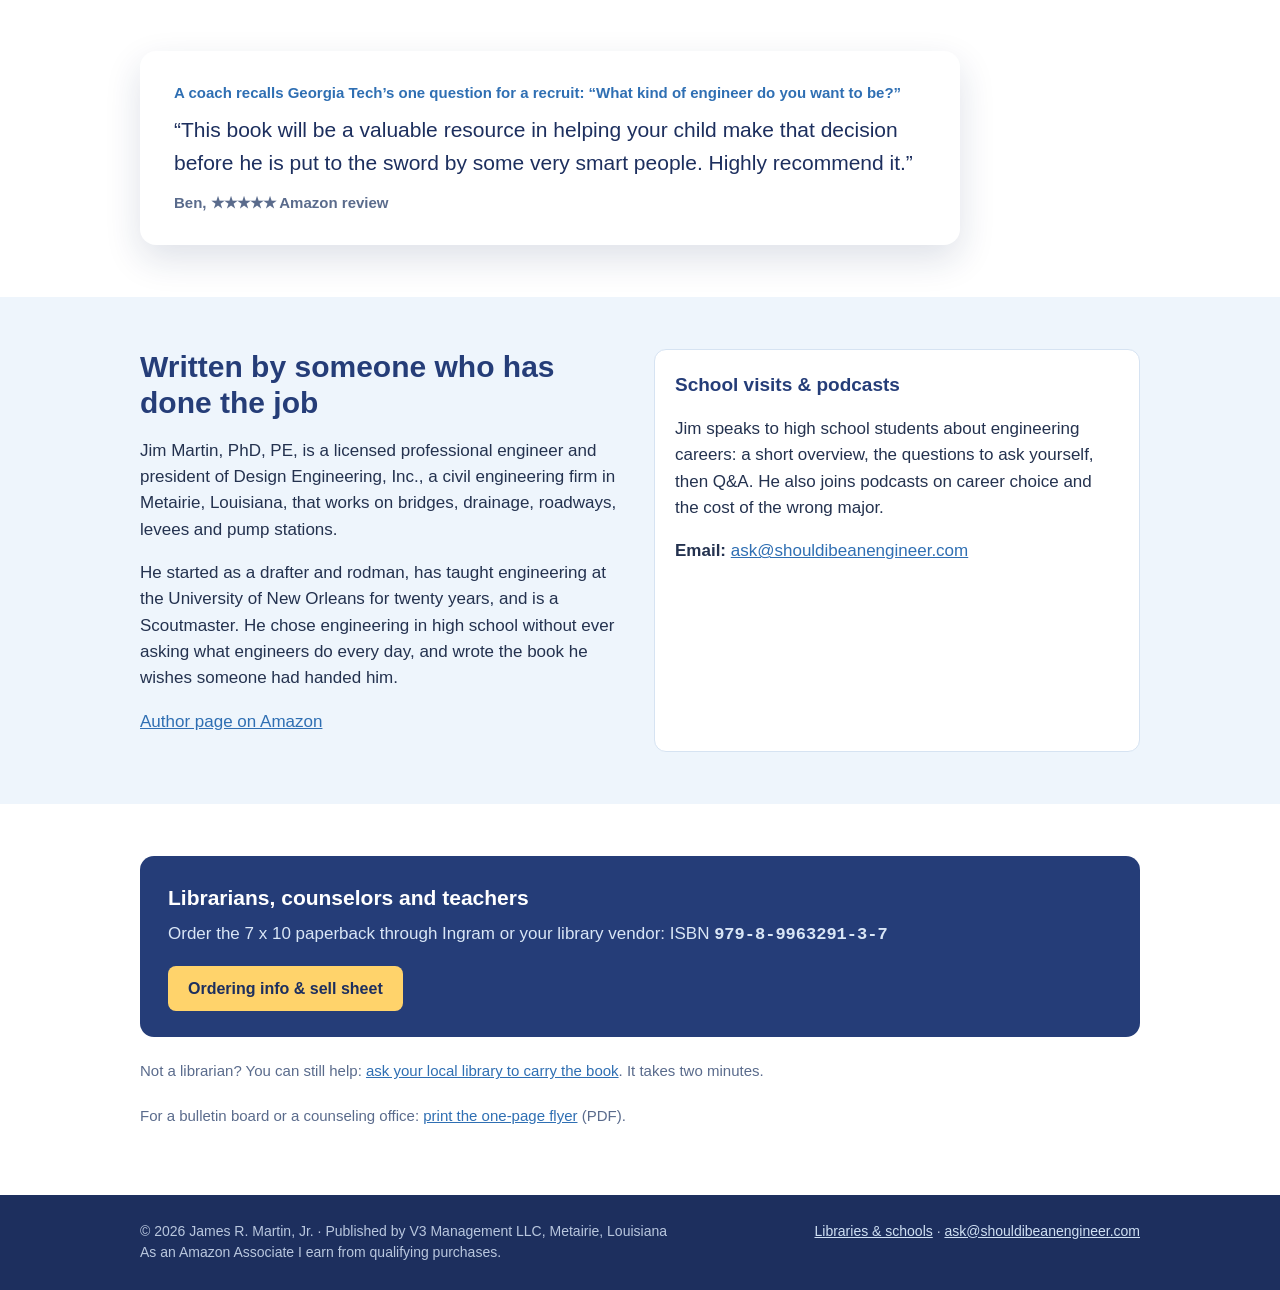
==== commit 93a2ceb8: "v1.8: Amazon Associates links (shouldibeanen-20) + disclosure, /go landing page, QR short links, fly" ====
--- a/index.html
+++ b/index.html
@@ -30,12 +30,13 @@
     <p class="lede">Before you pick a college major, find out what engineers actually do all day. Twenty-four engineering careers, side by side, in full color.</p>
     <p class="by">James R. Martin, Jr., PhD, PE</p>
     <div class="btns">
-      <a data-goatcounter-click="amazon-paperback" class="btn primary" href="https://www.amazon.com/dp/B0HNCYPH86?maas=maas_adg_2F11434BF871C1293D7E19075EAA9D1B_afap_abs&amp;ref_=aa_maas&amp;tag=maas">Paperback<small>$21.99 on Amazon</small></a>
-      <a data-goatcounter-click="amazon-hardcover" class="btn light" href="https://www.amazon.com/dp/B0HP81WN91">Hardcover<small>$44.99 on Amazon</small></a>
-      <a data-goatcounter-click="amazon-kindle" class="btn light" href="https://www.amazon.com/dp/B0HN1Z73CZ">Kindle<small>$9.99 on Amazon</small></a>
+      <a data-goatcounter-click="amazon-paperback" class="btn primary" href="https://www.amazon.com/dp/B0HNCYPH86?tag=shouldibeanen-20" rel="sponsored noopener">Paperback<small>$21.99 on Amazon</small></a>
+      <a data-goatcounter-click="amazon-hardcover" class="btn light" href="https://www.amazon.com/dp/B0HP81WN91?tag=shouldibeanen-20" rel="sponsored noopener">Hardcover<small>$44.99 on Amazon</small></a>
+      <a data-goatcounter-click="amazon-kindle" class="btn light" href="https://www.amazon.com/dp/B0HN1Z73CZ?tag=shouldibeanen-20" rel="sponsored noopener">Kindle<small>$9.99 on Amazon</small></a>
       <a data-goatcounter-click="sample-pdf" class="btn ghost" href="files/Should-I-Be-an-Engineer-24-page-sample.pdf">Free 24-page sample<small>PDF, 6 MB</small></a>
     </div>
     <p style="margin:14px 0 0;font-size:15px;color:#e6f1fc">Also in paperback (7 x 10) at <a data-goatcounter-click="bn-paperback" style="color:#fff;font-weight:700" href="https://www.barnesandnoble.com/w/should-i-be-an-engineer-james-r-martin/1151825262?ean=9798996329137">Barnes &amp; Noble</a> and <a data-goatcounter-click="bookshop-paperback" style="color:#fff;font-weight:700" href="https://bookshop.org/book/9798996329137">Bookshop.org</a>, which supports local bookstores.</p>
+    <p class="disc">As an Amazon Associate I earn from qualifying purchases.</p>
   </div>
 </div></div>
 
@@ -91,7 +92,7 @@
     <h2>Written by someone who has done the job</h2>
     <p>Jim Martin, PhD, PE, is a licensed professional engineer and president of Design Engineering, Inc., a civil engineering firm in Metairie, Louisiana, that works on bridges, drainage, roadways, levees and pump stations.</p>
     <p>He started as a drafter and rodman, has taught engineering at the University of New Orleans for twenty years, and is a Scoutmaster. He chose engineering in high school without ever asking what engineers do every day, and wrote the book he wishes someone had handed him.</p>
-    <p><a data-goatcounter-click="amazon-author-page" href="https://www.amazon.com/author/jimmartinpe">Author page on Amazon</a></p>
+    <p><a data-goatcounter-click="amazon-author-page" href="https://www.amazon.com/author/jimmartinpe?tag=shouldibeanen-20" rel="sponsored noopener">Author page on Amazon</a></p>
   </div>
   <div class="card">
     <h3>School visits &amp; podcasts</h3>
@@ -106,10 +107,11 @@
     <a class="btn primary" href="libraries/">Ordering info &amp; sell sheet</a>
   </div>
   <p class="stat">Not a librarian? You can still help: <a href="request/">ask your local library to carry the book</a>. It takes two minutes.</p>
+  <p class="stat">For a bulletin board or a counseling office: <a data-goatcounter-click="flyer-pdf" href="files/Should-I-Be-an-Engineer-flyer.pdf">print the one-page flyer</a> (PDF).</p>
 </div></section>
 
 <footer><div class="wrap">
-  <span>&copy; 2026 James R. Martin, Jr. &middot; Published by V3 Management LLC, Metairie, Louisiana</span>
+  <span>&copy; 2026 James R. Martin, Jr. &middot; Published by V3 Management LLC, Metairie, Louisiana<br>As an Amazon Associate I earn from qualifying purchases.</span>
   <span><a href="libraries/">Libraries &amp; schools</a> &middot; <a data-goatcounter-click="email-ask" href="mailto:ask@shouldibeanengineer.com">ask@shouldibeanengineer.com</a></span>
 </div></footer>
 <script data-goatcounter="https://sibae.goatcounter.com/count" async src="//gc.zgo.at/count.js"></script>
--- a/assets/site.css
+++ b/assets/site.css
@@ -77,3 +77,19 @@
  nav a{margin-left:12px}
  .btn{flex:1 1 140px;text-align:center}
 }
+
+.disc{font-size:13px;color:#e6f1fc;opacity:.92;margin:12px 0 0}
+.go{background:var(--pale);min-height:100vh}
+.go .wrap{max-width:560px;padding-top:22px;padding-bottom:36px}
+.go .head{display:flex;gap:16px;align-items:center;margin-bottom:18px}
+.go .head img{width:104px;border-radius:4px;box-shadow:0 8px 20px rgba(10,25,60,.3);flex:0 0 auto}
+.go h1{font-size:27px;color:var(--navy);margin:0 0 4px}
+.go .head p{margin:0;font-size:15px;color:var(--muted)}
+.go h2{font-size:13px;letter-spacing:.12em;text-transform:uppercase;color:var(--muted);margin:22px 0 8px}
+.go a.row{display:flex;justify-content:space-between;align-items:center;gap:12px;background:#fff;border:1px solid var(--line);border-radius:12px;padding:14px 16px;margin-bottom:8px;text-decoration:none;color:var(--ink);font-weight:700;font-size:17px}
+.go a.row small{display:block;font-weight:400;font-size:14px;color:var(--muted);margin-top:2px}
+.go a.row b.go-arrow{color:var(--blue);font-size:20px;flex:0 0 auto}
+.go a.row.buy{background:var(--gold);border-color:var(--gold)}
+.go a.row.buy small{color:#4a3c12}
+.go .fine{font-size:13px;color:var(--muted);margin:6px 2px 0}
+.go .foot{font-size:13px;color:var(--muted);margin-top:26px;text-align:center}
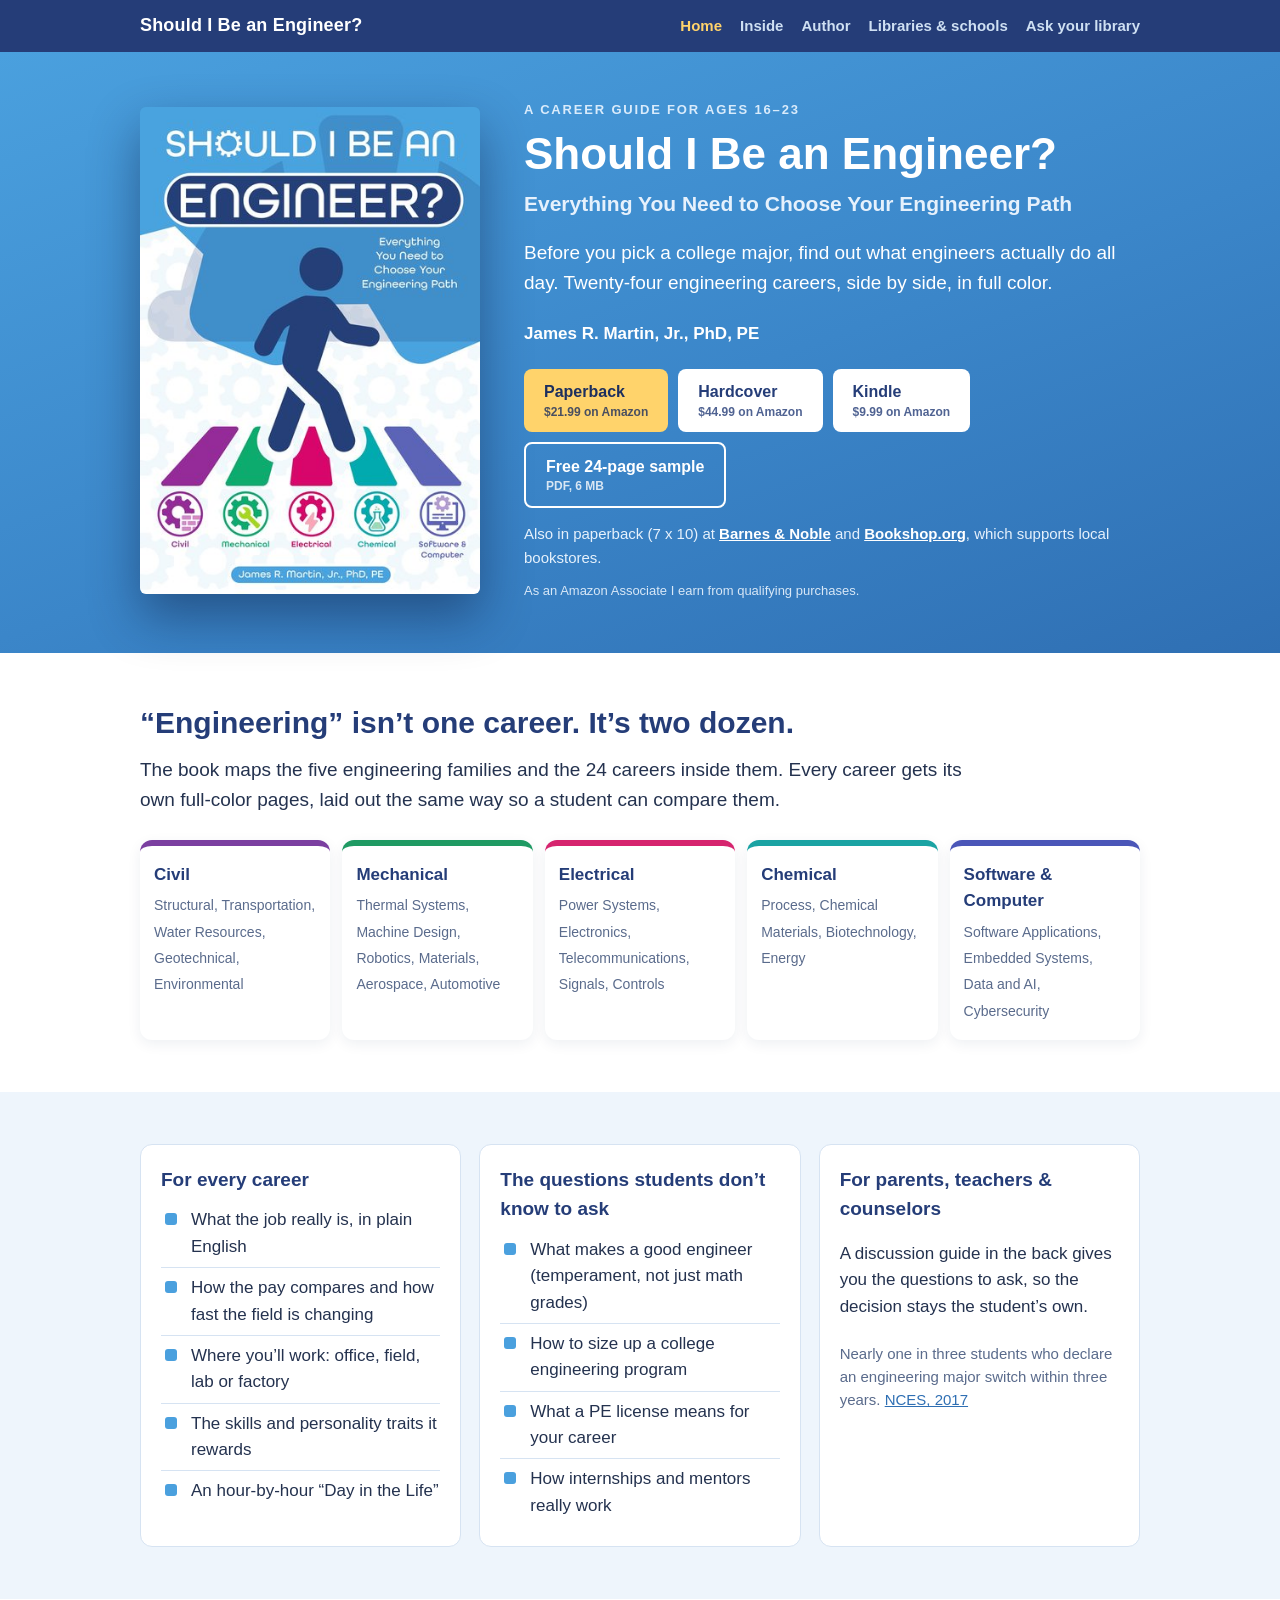
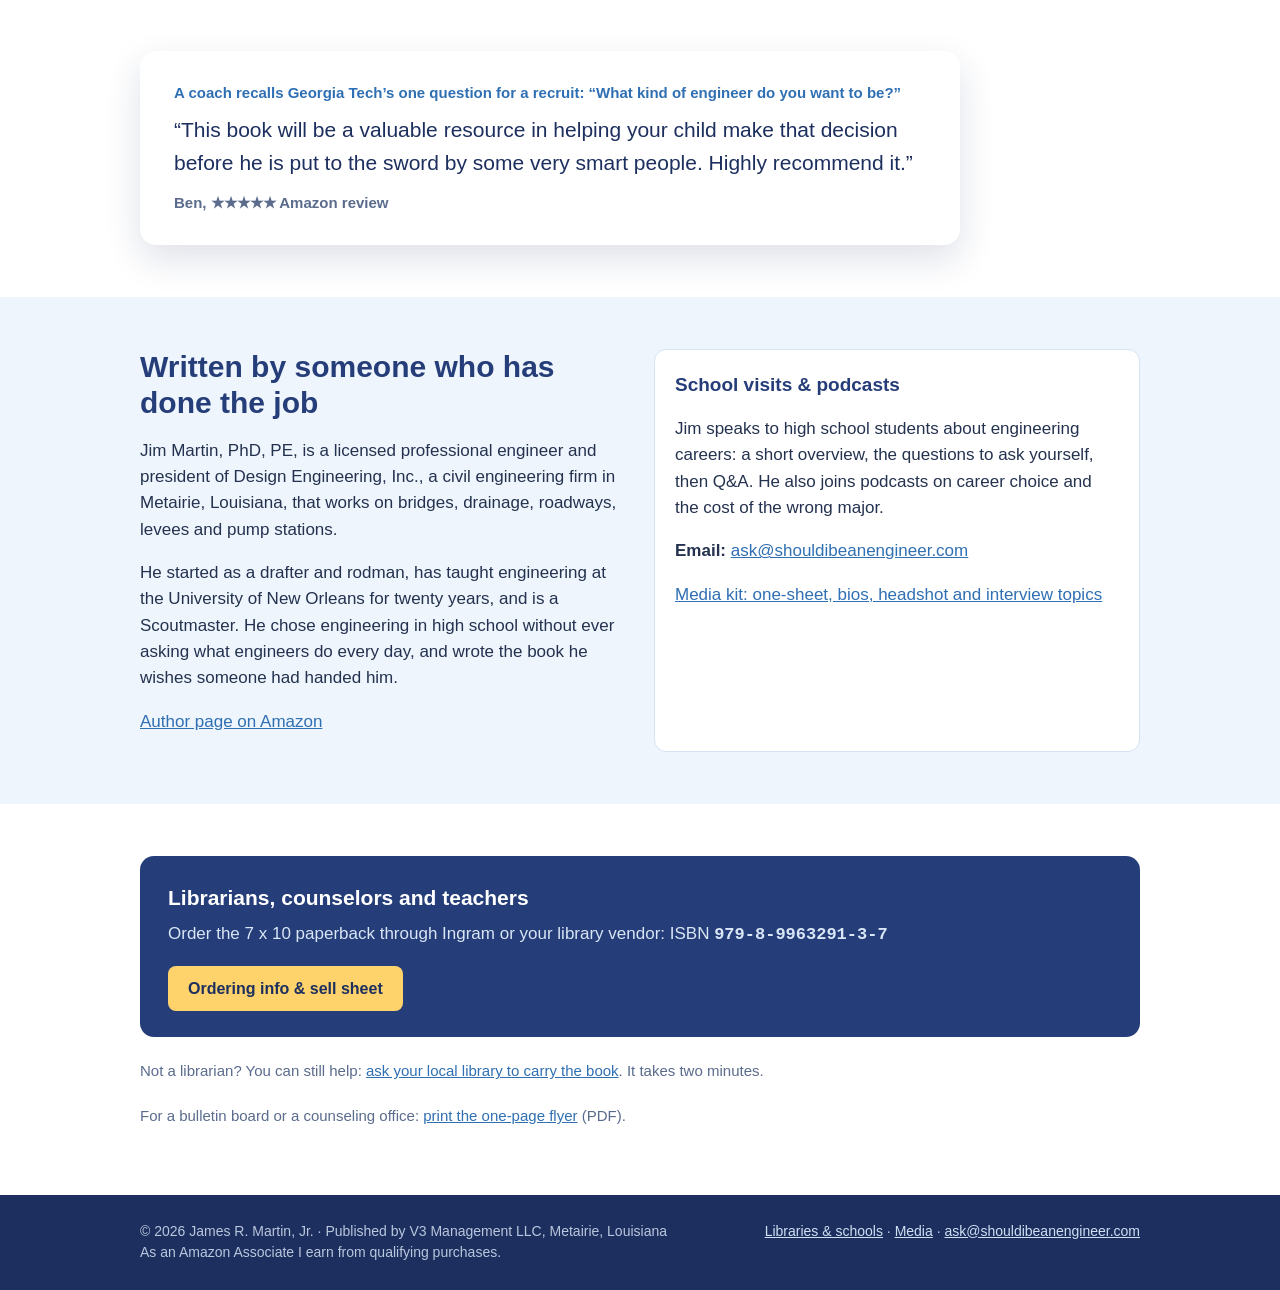
==== commit 49b41f7b: "Site v1.9: add /media page (media and podcast kit) - New page /media: one-sheet PDF, short and full " ====
--- a/index.html
+++ b/index.html
@@ -98,6 +98,7 @@
     <h3>School visits &amp; podcasts</h3>
     <p>Jim speaks to high school students about engineering careers: a short overview, the questions to ask yourself, then Q&amp;A. He also joins podcasts on career choice and the cost of the wrong major.</p>
     <p><b>Email:</b> <a data-goatcounter-click="email-ask" href="mailto:ask@shouldibeanengineer.com">ask@shouldibeanengineer.com</a></p>
+    <p><a href="media/">Media kit: one-sheet, bios, headshot and interview topics</a></p>
   </div>
 </div></section>
 
@@ -112,7 +113,7 @@
 
 <footer><div class="wrap">
   <span>&copy; 2026 James R. Martin, Jr. &middot; Published by V3 Management LLC, Metairie, Louisiana<br>As an Amazon Associate I earn from qualifying purchases.</span>
-  <span><a href="libraries/">Libraries &amp; schools</a> &middot; <a data-goatcounter-click="email-ask" href="mailto:ask@shouldibeanengineer.com">ask@shouldibeanengineer.com</a></span>
+  <span><a href="libraries/">Libraries &amp; schools</a> &middot; <a href="media/">Media</a> &middot; <a data-goatcounter-click="email-ask" href="mailto:ask@shouldibeanengineer.com">ask@shouldibeanengineer.com</a></span>
 </div></footer>
 <script data-goatcounter="https://sibae.goatcounter.com/count" async src="//gc.zgo.at/count.js"></script>
 </body>
--- a/assets/site.css
+++ b/assets/site.css
@@ -93,3 +93,18 @@
 .go a.row.buy small{color:#4a3c12}
 .go .fine{font-size:13px;color:var(--muted);margin:6px 2px 0}
 .go .foot{font-size:13px;color:var(--muted);margin-top:26px;text-align:center}
+
+.media-hero .wrap{grid-template-columns:minmax(160px,240px) 1fr}
+.media-hero img.head{border-radius:50%;border:5px solid #fff;box-shadow:0 18px 40px rgba(10,25,60,.4)}
+.grid2{display:grid;grid-template-columns:1fr 1fr;gap:18px}
+.bio{background:#fff;border:1px solid var(--line);border-left:6px solid var(--blue);border-radius:10px;padding:16px 20px;margin:0 0 16px}
+.bio b.tag{display:block;font-size:13px;color:var(--muted);text-transform:uppercase;letter-spacing:.06em;margin-bottom:4px}
+.bio p{margin:0}
+ul.qs{margin:0;padding-left:20px}
+ul.qs li{font-style:italic;padding:5px 0}
+.dl{display:grid;grid-template-columns:repeat(3,1fr);gap:18px}
+.dl a.card{text-decoration:none;color:var(--text);text-align:center}
+.dl a.card img{margin:0 auto 12px;max-height:190px;width:auto;border-radius:6px;box-shadow:0 6px 16px rgba(20,45,90,.18)}
+.dl a.card b{display:block;color:var(--navy)}
+.dl a.card small{color:var(--muted)}
+@media (max-width:820px){.grid2,.dl{grid-template-columns:1fr}.media-hero img.head{max-width:180px;margin:0 auto}}
